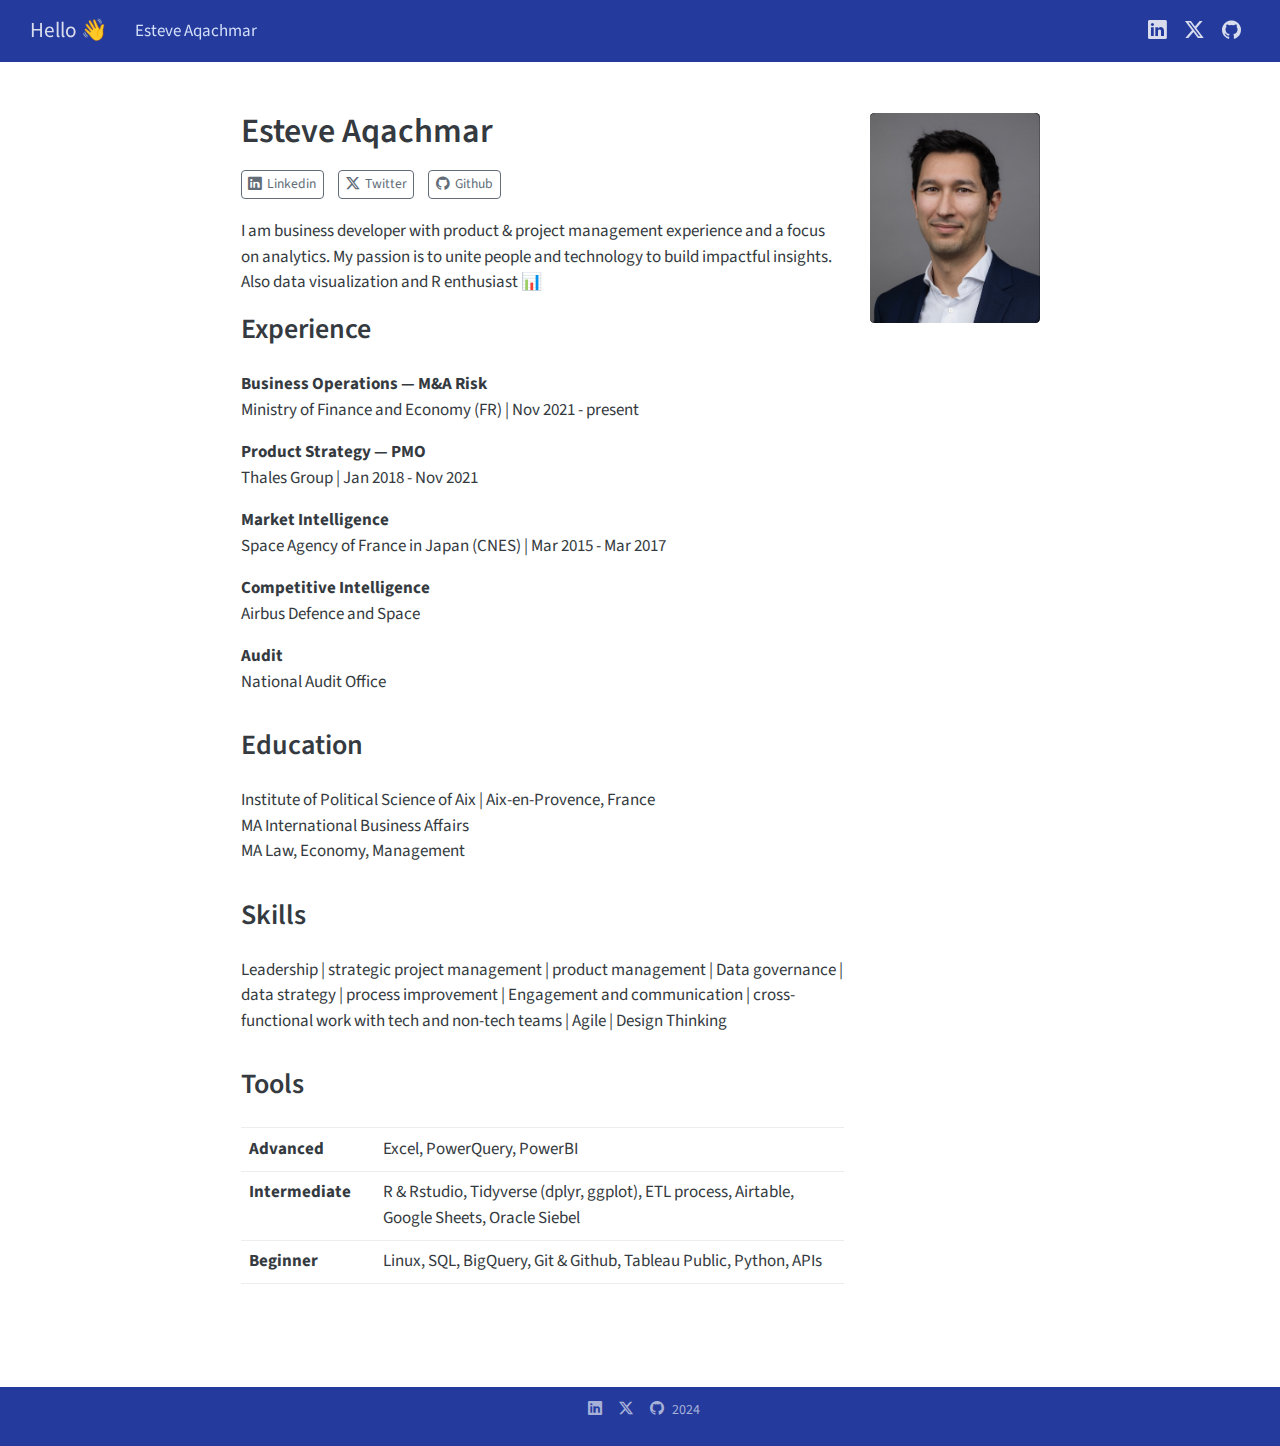
==== docs/index.html @ f48e16b9 "profile creation" ====
<!DOCTYPE html>
<html xmlns="http://www.w3.org/1999/xhtml" lang="en" xml:lang="en"><head>

<meta charset="utf-8">
<meta name="generator" content="quarto-1.4.551">

<meta name="viewport" content="width=device-width, initial-scale=1.0, user-scalable=yes">


<title>Hello 👋 - Esteve Aqachmar</title>
<style>
code{white-space: pre-wrap;}
span.smallcaps{font-variant: small-caps;}
div.columns{display: flex; gap: min(4vw, 1.5em);}
div.column{flex: auto; overflow-x: auto;}
div.hanging-indent{margin-left: 1.5em; text-indent: -1.5em;}
ul.task-list{list-style: none;}
ul.task-list li input[type="checkbox"] {
  width: 0.8em;
  margin: 0 0.8em 0.2em -1em; /* quarto-specific, see https://github.com/quarto-dev/quarto-cli/issues/4556 */ 
  vertical-align: middle;
}
</style>


<script src="site_libs/quarto-nav/quarto-nav.js"></script>
<script src="site_libs/quarto-nav/headroom.min.js"></script>
<script src="site_libs/clipboard/clipboard.min.js"></script>
<script src="site_libs/quarto-html/quarto.js"></script>
<script src="site_libs/quarto-html/popper.min.js"></script>
<script src="site_libs/quarto-html/tippy.umd.min.js"></script>
<link href="site_libs/quarto-html/tippy.css" rel="stylesheet">
<link href="site_libs/quarto-html/quarto-syntax-highlighting.css" rel="stylesheet" id="quarto-text-highlighting-styles">
<script src="site_libs/bootstrap/bootstrap.min.js"></script>
<link href="site_libs/bootstrap/bootstrap-icons.css" rel="stylesheet">
<link href="site_libs/bootstrap/bootstrap.min.css" rel="stylesheet" id="quarto-bootstrap" data-mode="light">
<script id="quarto-search-options" type="application/json">{
  "language": {
    "search-no-results-text": "No results",
    "search-matching-documents-text": "matching documents",
    "search-copy-link-title": "Copy link to search",
    "search-hide-matches-text": "Hide additional matches",
    "search-more-match-text": "more match in this document",
    "search-more-matches-text": "more matches in this document",
    "search-clear-button-title": "Clear",
    "search-text-placeholder": "",
    "search-detached-cancel-button-title": "Cancel",
    "search-submit-button-title": "Submit",
    "search-label": "Search"
  }
}</script>


<link rel="stylesheet" href="styles.css">
</head>

<body class="nav-fixed fullcontent">

<div id="quarto-search-results"></div>
  <header id="quarto-header" class="headroom fixed-top">
    <nav class="navbar navbar-expand-lg " data-bs-theme="dark">
      <div class="navbar-container container-fluid">
      <div class="navbar-brand-container mx-auto">
    <a class="navbar-brand" href="./index.html">
    <span class="navbar-title">Hello 👋</span>
    </a>
  </div>
          <button class="navbar-toggler" type="button" data-bs-toggle="collapse" data-bs-target="#navbarCollapse" aria-controls="navbarCollapse" aria-expanded="false" aria-label="Toggle navigation" onclick="if (window.quartoToggleHeadroom) { window.quartoToggleHeadroom(); }">
  <span class="navbar-toggler-icon"></span>
</button>
          <div class="collapse navbar-collapse" id="navbarCollapse">
            <ul class="navbar-nav navbar-nav-scroll me-auto">
  <li class="nav-item">
    <a class="nav-link active" href="./index.html" aria-current="page"> 
<span class="menu-text">Esteve Aqachmar</span></a>
  </li>  
</ul>
            <ul class="navbar-nav navbar-nav-scroll ms-auto">
  <li class="nav-item compact">
    <a class="nav-link" href="https://www.linkedin.com/in/esteveaqachmar/"> <i class="bi bi-linkedin" role="img">
</i> 
<span class="menu-text"></span></a>
  </li>  
  <li class="nav-item compact">
    <a class="nav-link" href="https://twitter.com/esteveaqa"> <i class="bi bi-twitter-x" role="img">
</i> 
<span class="menu-text"></span></a>
  </li>  
  <li class="nav-item compact">
    <a class="nav-link" href="https://github.com/esteveaq"> <i class="bi bi-github" role="img">
</i> 
<span class="menu-text"></span></a>
  </li>  
</ul>
          </div> <!-- /navcollapse -->
          <div class="quarto-navbar-tools">
</div>
      </div> <!-- /container-fluid -->
    </nav>
</header>
<!-- content -->
<div id="quarto-content" class="quarto-container page-columns page-rows-contents page-layout-article page-navbar">
<!-- sidebar -->
<!-- margin-sidebar -->
    
<!-- main -->
<div class="quarto-about-solana column-body content">
  <div class="about-entity">
    <div class="entity-contents">
      <header id="title-block-header" class="quarto-title-block default">
<div class="quarto-title">
<h1 class="title">Esteve Aqachmar</h1>
</div>
<div class="quarto-title-meta">
  </div>
</header> <div class="about-links">
  <a href="https://www.linkedin.com/in/esteveaqachmar/" class="about-link" rel="" target="">
    <i class="bi bi-linkedin"></i>
     <span class="about-link-text">Linkedin</span>
  </a>
  <a href="https://twitter.com/esteveaqa" class="about-link" rel="" target="">
    <i class="bi bi-twitter-x"></i>
     <span class="about-link-text">Twitter</span>
  </a>
  <a href="https://github.com/esteveaq" class="about-link" rel="" target="">
    <i class="bi bi-github"></i>
     <span class="about-link-text">Github</span>
  </a>
</div>
      <div class="about-contents"><main class="content" id="quarto-document-content">
<p>I am business developer with product &amp; project management experience and a focus on analytics. My passion is to unite people and technology to build impactful insights. Also data visualization and R enthusiast 📊</p>
<section id="experience" class="level2">
<h2 data-anchor-id="experience">Experience</h2>
<p><strong>Business Operations — M&amp;A Risk</strong><br>
Ministry of Finance and Economy (FR) | Nov 2021 - present</p>
<p><strong>Product Strategy — PMO</strong><br>
Thales Group | Jan 2018 - Nov 2021</p>
<p><strong>Market Intelligence</strong><br>
Space Agency of France in Japan (CNES) | Mar 2015 - Mar 2017</p>
<p><strong>Competitive Intelligence</strong><br>
Airbus Defence and Space</p>
<p><strong>Audit</strong><br>
National Audit Office</p>
</section>
<section id="education" class="level2">
<h2 data-anchor-id="education">Education</h2>
<p>Institute of Political Science of Aix | Aix-en-Provence, France<br>
MA International Business Affairs<br>
MA Law, Economy, Management<br>
</p>
</section>
<section id="skills" class="level2">
<h2 data-anchor-id="skills">Skills</h2>
<p>Leadership | strategic project management | product management | Data governance | data strategy | process improvement | Engagement and communication | cross-functional work with tech and non-tech teams | Agile | Design Thinking</p>
</section>
<section id="tools" class="level2">
<h2 data-anchor-id="tools">Tools</h2>
<table class="table">
<colgroup>
<col style="width: 22%">
<col style="width: 77%">
</colgroup>
<tbody>
<tr class="odd">
<td><strong>Advanced</strong></td>
<td>Excel, PowerQuery, PowerBI</td>
</tr>
<tr class="even">
<td><strong>Intermediate</strong></td>
<td>R &amp; Rstudio, Tidyverse (dplyr, ggplot), ETL process, Airtable, Google Sheets, Oracle Siebel</td>
</tr>
<tr class="odd">
<td><strong>Beginner</strong></td>
<td>Linux, SQL, BigQuery, Git &amp; Github, Tableau Public, Python, APIs</td>
</tr>
</tbody>
</table>


</section>
</main></div>
    </div>
    <img src="profile.jpg" class="about-image
  rounded " style="width: 10em;">
  </div>
</div>
 <!-- /main -->
<script id="quarto-html-after-body" type="application/javascript">
window.document.addEventListener("DOMContentLoaded", function (event) {
  const toggleBodyColorMode = (bsSheetEl) => {
    const mode = bsSheetEl.getAttribute("data-mode");
    const bodyEl = window.document.querySelector("body");
    if (mode === "dark") {
      bodyEl.classList.add("quarto-dark");
      bodyEl.classList.remove("quarto-light");
    } else {
      bodyEl.classList.add("quarto-light");
      bodyEl.classList.remove("quarto-dark");
    }
  }
  const toggleBodyColorPrimary = () => {
    const bsSheetEl = window.document.querySelector("link#quarto-bootstrap");
    if (bsSheetEl) {
      toggleBodyColorMode(bsSheetEl);
    }
  }
  toggleBodyColorPrimary();  
  const isCodeAnnotation = (el) => {
    for (const clz of el.classList) {
      if (clz.startsWith('code-annotation-')) {                     
        return true;
      }
    }
    return false;
  }
  const clipboard = new window.ClipboardJS('.code-copy-button', {
    text: function(trigger) {
      const codeEl = trigger.previousElementSibling.cloneNode(true);
      for (const childEl of codeEl.children) {
        if (isCodeAnnotation(childEl)) {
          childEl.remove();
        }
      }
      return codeEl.innerText;
    }
  });
  clipboard.on('success', function(e) {
    // button target
    const button = e.trigger;
    // don't keep focus
    button.blur();
    // flash "checked"
    button.classList.add('code-copy-button-checked');
    var currentTitle = button.getAttribute("title");
    button.setAttribute("title", "Copied!");
    let tooltip;
    if (window.bootstrap) {
      button.setAttribute("data-bs-toggle", "tooltip");
      button.setAttribute("data-bs-placement", "left");
      button.setAttribute("data-bs-title", "Copied!");
      tooltip = new bootstrap.Tooltip(button, 
        { trigger: "manual", 
          customClass: "code-copy-button-tooltip",
          offset: [0, -8]});
      tooltip.show();    
    }
    setTimeout(function() {
      if (tooltip) {
        tooltip.hide();
        button.removeAttribute("data-bs-title");
        button.removeAttribute("data-bs-toggle");
        button.removeAttribute("data-bs-placement");
      }
      button.setAttribute("title", currentTitle);
      button.classList.remove('code-copy-button-checked');
    }, 1000);
    // clear code selection
    e.clearSelection();
  });
    var localhostRegex = new RegExp(/^(?:http|https):\/\/localhost\:?[0-9]*\//);
    var mailtoRegex = new RegExp(/^mailto:/);
      var filterRegex = new RegExp('/' + window.location.host + '/');
    var isInternal = (href) => {
        return filterRegex.test(href) || localhostRegex.test(href) || mailtoRegex.test(href);
    }
    // Inspect non-navigation links and adorn them if external
 	var links = window.document.querySelectorAll('a[href]:not(.nav-link):not(.navbar-brand):not(.toc-action):not(.sidebar-link):not(.sidebar-item-toggle):not(.pagination-link):not(.no-external):not([aria-hidden]):not(.dropdown-item):not(.quarto-navigation-tool)');
    for (var i=0; i<links.length; i++) {
      const link = links[i];
      if (!isInternal(link.href)) {
        // undo the damage that might have been done by quarto-nav.js in the case of
        // links that we want to consider external
        if (link.dataset.originalHref !== undefined) {
          link.href = link.dataset.originalHref;
        }
      }
    }
  function tippyHover(el, contentFn, onTriggerFn, onUntriggerFn) {
    const config = {
      allowHTML: true,
      maxWidth: 500,
      delay: 100,
      arrow: false,
      appendTo: function(el) {
          return el.parentElement;
      },
      interactive: true,
      interactiveBorder: 10,
      theme: 'quarto',
      placement: 'bottom-start',
    };
    if (contentFn) {
      config.content = contentFn;
    }
    if (onTriggerFn) {
      config.onTrigger = onTriggerFn;
    }
    if (onUntriggerFn) {
      config.onUntrigger = onUntriggerFn;
    }
    window.tippy(el, config); 
  }
  const noterefs = window.document.querySelectorAll('a[role="doc-noteref"]');
  for (var i=0; i<noterefs.length; i++) {
    const ref = noterefs[i];
    tippyHover(ref, function() {
      // use id or data attribute instead here
      let href = ref.getAttribute('data-footnote-href') || ref.getAttribute('href');
      try { href = new URL(href).hash; } catch {}
      const id = href.replace(/^#\/?/, "");
      const note = window.document.getElementById(id);
      if (note) {
        return note.innerHTML;
      } else {
        return "";
      }
    });
  }
  const xrefs = window.document.querySelectorAll('a.quarto-xref');
  const processXRef = (id, note) => {
    // Strip column container classes
    const stripColumnClz = (el) => {
      el.classList.remove("page-full", "page-columns");
      if (el.children) {
        for (const child of el.children) {
          stripColumnClz(child);
        }
      }
    }
    stripColumnClz(note)
    if (id === null || id.startsWith('sec-')) {
      // Special case sections, only their first couple elements
      const container = document.createElement("div");
      if (note.children && note.children.length > 2) {
        container.appendChild(note.children[0].cloneNode(true));
        for (let i = 1; i < note.children.length; i++) {
          const child = note.children[i];
          if (child.tagName === "P" && child.innerText === "") {
            continue;
          } else {
            container.appendChild(child.cloneNode(true));
            break;
          }
        }
        if (window.Quarto?.typesetMath) {
          window.Quarto.typesetMath(container);
        }
        return container.innerHTML
      } else {
        if (window.Quarto?.typesetMath) {
          window.Quarto.typesetMath(note);
        }
        return note.innerHTML;
      }
    } else {
      // Remove any anchor links if they are present
      const anchorLink = note.querySelector('a.anchorjs-link');
      if (anchorLink) {
        anchorLink.remove();
      }
      if (window.Quarto?.typesetMath) {
        window.Quarto.typesetMath(note);
      }
      // TODO in 1.5, we should make sure this works without a callout special case
      if (note.classList.contains("callout")) {
        return note.outerHTML;
      } else {
        return note.innerHTML;
      }
    }
  }
  for (var i=0; i<xrefs.length; i++) {
    const xref = xrefs[i];
    tippyHover(xref, undefined, function(instance) {
      instance.disable();
      let url = xref.getAttribute('href');
      let hash = undefined; 
      if (url.startsWith('#')) {
        hash = url;
      } else {
        try { hash = new URL(url).hash; } catch {}
      }
      if (hash) {
        const id = hash.replace(/^#\/?/, "");
        const note = window.document.getElementById(id);
        if (note !== null) {
          try {
            const html = processXRef(id, note.cloneNode(true));
            instance.setContent(html);
          } finally {
            instance.enable();
            instance.show();
          }
        } else {
          // See if we can fetch this
          fetch(url.split('#')[0])
          .then(res => res.text())
          .then(html => {
            const parser = new DOMParser();
            const htmlDoc = parser.parseFromString(html, "text/html");
            const note = htmlDoc.getElementById(id);
            if (note !== null) {
              const html = processXRef(id, note);
              instance.setContent(html);
            } 
          }).finally(() => {
            instance.enable();
            instance.show();
          });
        }
      } else {
        // See if we can fetch a full url (with no hash to target)
        // This is a special case and we should probably do some content thinning / targeting
        fetch(url)
        .then(res => res.text())
        .then(html => {
          const parser = new DOMParser();
          const htmlDoc = parser.parseFromString(html, "text/html");
          const note = htmlDoc.querySelector('main.content');
          if (note !== null) {
            // This should only happen for chapter cross references
            // (since there is no id in the URL)
            // remove the first header
            if (note.children.length > 0 && note.children[0].tagName === "HEADER") {
              note.children[0].remove();
            }
            const html = processXRef(null, note);
            instance.setContent(html);
          } 
        }).finally(() => {
          instance.enable();
          instance.show();
        });
      }
    }, function(instance) {
    });
  }
      let selectedAnnoteEl;
      const selectorForAnnotation = ( cell, annotation) => {
        let cellAttr = 'data-code-cell="' + cell + '"';
        let lineAttr = 'data-code-annotation="' +  annotation + '"';
        const selector = 'span[' + cellAttr + '][' + lineAttr + ']';
        return selector;
      }
      const selectCodeLines = (annoteEl) => {
        const doc = window.document;
        const targetCell = annoteEl.getAttribute("data-target-cell");
        const targetAnnotation = annoteEl.getAttribute("data-target-annotation");
        const annoteSpan = window.document.querySelector(selectorForAnnotation(targetCell, targetAnnotation));
        const lines = annoteSpan.getAttribute("data-code-lines").split(",");
        const lineIds = lines.map((line) => {
          return targetCell + "-" + line;
        })
        let top = null;
        let height = null;
        let parent = null;
        if (lineIds.length > 0) {
            //compute the position of the single el (top and bottom and make a div)
            const el = window.document.getElementById(lineIds[0]);
            top = el.offsetTop;
            height = el.offsetHeight;
            parent = el.parentElement.parentElement;
          if (lineIds.length > 1) {
            const lastEl = window.document.getElementById(lineIds[lineIds.length - 1]);
            const bottom = lastEl.offsetTop + lastEl.offsetHeight;
            height = bottom - top;
          }
          if (top !== null && height !== null && parent !== null) {
            // cook up a div (if necessary) and position it 
            let div = window.document.getElementById("code-annotation-line-highlight");
            if (div === null) {
              div = window.document.createElement("div");
              div.setAttribute("id", "code-annotation-line-highlight");
              div.style.position = 'absolute';
              parent.appendChild(div);
            }
            div.style.top = top - 2 + "px";
            div.style.height = height + 4 + "px";
            div.style.left = 0;
            let gutterDiv = window.document.getElementById("code-annotation-line-highlight-gutter");
            if (gutterDiv === null) {
              gutterDiv = window.document.createElement("div");
              gutterDiv.setAttribute("id", "code-annotation-line-highlight-gutter");
              gutterDiv.style.position = 'absolute';
              const codeCell = window.document.getElementById(targetCell);
              const gutter = codeCell.querySelector('.code-annotation-gutter');
              gutter.appendChild(gutterDiv);
            }
            gutterDiv.style.top = top - 2 + "px";
            gutterDiv.style.height = height + 4 + "px";
          }
          selectedAnnoteEl = annoteEl;
        }
      };
      const unselectCodeLines = () => {
        const elementsIds = ["code-annotation-line-highlight", "code-annotation-line-highlight-gutter"];
        elementsIds.forEach((elId) => {
          const div = window.document.getElementById(elId);
          if (div) {
            div.remove();
          }
        });
        selectedAnnoteEl = undefined;
      };
        // Handle positioning of the toggle
    window.addEventListener(
      "resize",
      throttle(() => {
        elRect = undefined;
        if (selectedAnnoteEl) {
          selectCodeLines(selectedAnnoteEl);
        }
      }, 10)
    );
    function throttle(fn, ms) {
    let throttle = false;
    let timer;
      return (...args) => {
        if(!throttle) { // first call gets through
            fn.apply(this, args);
            throttle = true;
        } else { // all the others get throttled
            if(timer) clearTimeout(timer); // cancel #2
            timer = setTimeout(() => {
              fn.apply(this, args);
              timer = throttle = false;
            }, ms);
        }
      };
    }
      // Attach click handler to the DT
      const annoteDls = window.document.querySelectorAll('dt[data-target-cell]');
      for (const annoteDlNode of annoteDls) {
        annoteDlNode.addEventListener('click', (event) => {
          const clickedEl = event.target;
          if (clickedEl !== selectedAnnoteEl) {
            unselectCodeLines();
            const activeEl = window.document.querySelector('dt[data-target-cell].code-annotation-active');
            if (activeEl) {
              activeEl.classList.remove('code-annotation-active');
            }
            selectCodeLines(clickedEl);
            clickedEl.classList.add('code-annotation-active');
          } else {
            // Unselect the line
            unselectCodeLines();
            clickedEl.classList.remove('code-annotation-active');
          }
        });
      }
  const findCites = (el) => {
    const parentEl = el.parentElement;
    if (parentEl) {
      const cites = parentEl.dataset.cites;
      if (cites) {
        return {
          el,
          cites: cites.split(' ')
        };
      } else {
        return findCites(el.parentElement)
      }
    } else {
      return undefined;
    }
  };
  var bibliorefs = window.document.querySelectorAll('a[role="doc-biblioref"]');
  for (var i=0; i<bibliorefs.length; i++) {
    const ref = bibliorefs[i];
    const citeInfo = findCites(ref);
    if (citeInfo) {
      tippyHover(citeInfo.el, function() {
        var popup = window.document.createElement('div');
        citeInfo.cites.forEach(function(cite) {
          var citeDiv = window.document.createElement('div');
          citeDiv.classList.add('hanging-indent');
          citeDiv.classList.add('csl-entry');
          var biblioDiv = window.document.getElementById('ref-' + cite);
          if (biblioDiv) {
            citeDiv.innerHTML = biblioDiv.innerHTML;
          }
          popup.appendChild(citeDiv);
        });
        return popup.innerHTML;
      });
    }
  }
});
</script>
</div> <!-- /content -->
<footer class="footer">
  <div class="nav-footer">
    <div class="nav-footer-left">
      &nbsp;
    </div>   
    <div class="nav-footer-center">
      <ul class="footer-items list-unstyled">
    <li class="nav-item compact">
    <a class="nav-link" href="https://www.linkedin.com/in/esteveaqachmar/">
      <i class="bi bi-linkedin" role="img">
</i> 
    </a>
  </li>  
    <li class="nav-item compact">
    <a class="nav-link" href="https://twitter.com/esteveaqa">
      <i class="bi bi-twitter-x" role="img">
</i> 
    </a>
  </li>  
    <li class="nav-item compact">
    <a class="nav-link" href="https://github.com/esteveaq">
      <i class="bi bi-github" role="img">
</i> 
    </a>
  </li>  
    <li class="nav-item">
 2024
  </li>  
</ul>
    </div>
    <div class="nav-footer-right">
      &nbsp;
    </div>
  </div>
</footer>




</body></html>
---- docs/site_libs/quarto-html/tippy.css ----
.tippy-box[data-animation=fade][data-state=hidden]{opacity:0}[data-tippy-root]{max-width:calc(100vw - 10px)}.tippy-box{position:relative;background-color:#333;color:#fff;border-radius:4px;font-size:14px;line-height:1.4;white-space:normal;outline:0;transition-property:transform,visibility,opacity}.tippy-box[data-placement^=top]>.tippy-arrow{bottom:0}.tippy-box[data-placement^=top]>.tippy-arrow:before{bottom:-7px;left:0;border-width:8px 8px 0;border-top-color:initial;transform-origin:center top}.tippy-box[data-placement^=bottom]>.tippy-arrow{top:0}.tippy-box[data-placement^=bottom]>.tippy-arrow:before{top:-7px;left:0;border-width:0 8px 8px;border-bottom-color:initial;transform-origin:center bottom}.tippy-box[data-placement^=left]>.tippy-arrow{right:0}.tippy-box[data-placement^=left]>.tippy-arrow:before{border-width:8px 0 8px 8px;border-left-color:initial;right:-7px;transform-origin:center left}.tippy-box[data-placement^=right]>.tippy-arrow{left:0}.tippy-box[data-placement^=right]>.tippy-arrow:before{left:-7px;border-width:8px 8px 8px 0;border-right-color:initial;transform-origin:center right}.tippy-box[data-inertia][data-state=visible]{transition-timing-function:cubic-bezier(.54,1.5,.38,1.11)}.tippy-arrow{width:16px;height:16px;color:#333}.tippy-arrow:before{content:"";position:absolute;border-color:transparent;border-style:solid}.tippy-content{position:relative;padding:5px 9px;z-index:1}
---- docs/site_libs/quarto-html/quarto-syntax-highlighting.css ----
/* quarto syntax highlight colors */
:root {
  --quarto-hl-ot-color: #003B4F;
  --quarto-hl-at-color: #657422;
  --quarto-hl-ss-color: #20794D;
  --quarto-hl-an-color: #5E5E5E;
  --quarto-hl-fu-color: #4758AB;
  --quarto-hl-st-color: #20794D;
  --quarto-hl-cf-color: #003B4F;
  --quarto-hl-op-color: #5E5E5E;
  --quarto-hl-er-color: #AD0000;
  --quarto-hl-bn-color: #AD0000;
  --quarto-hl-al-color: #AD0000;
  --quarto-hl-va-color: #111111;
  --quarto-hl-bu-color: inherit;
  --quarto-hl-ex-color: inherit;
  --quarto-hl-pp-color: #AD0000;
  --quarto-hl-in-color: #5E5E5E;
  --quarto-hl-vs-color: #20794D;
  --quarto-hl-wa-color: #5E5E5E;
  --quarto-hl-do-color: #5E5E5E;
  --quarto-hl-im-color: #00769E;
  --quarto-hl-ch-color: #20794D;
  --quarto-hl-dt-color: #AD0000;
  --quarto-hl-fl-color: #AD0000;
  --quarto-hl-co-color: #5E5E5E;
  --quarto-hl-cv-color: #5E5E5E;
  --quarto-hl-cn-color: #8f5902;
  --quarto-hl-sc-color: #5E5E5E;
  --quarto-hl-dv-color: #AD0000;
  --quarto-hl-kw-color: #003B4F;
}

/* other quarto variables */
:root {
  --quarto-font-monospace: SFMono-Regular, Menlo, Monaco, Consolas, "Liberation Mono", "Courier New", monospace;
}

pre > code.sourceCode > span {
  color: #003B4F;
}

code span {
  color: #003B4F;
}

code.sourceCode > span {
  color: #003B4F;
}

div.sourceCode,
div.sourceCode pre.sourceCode {
  color: #003B4F;
}

code span.ot {
  color: #003B4F;
  font-style: inherit;
}

code span.at {
  color: #657422;
  font-style: inherit;
}

code span.ss {
  color: #20794D;
  font-style: inherit;
}

code span.an {
  color: #5E5E5E;
  font-style: inherit;
}

code span.fu {
  color: #4758AB;
  font-style: inherit;
}

code span.st {
  color: #20794D;
  font-style: inherit;
}

code span.cf {
  color: #003B4F;
  font-style: inherit;
}

code span.op {
  color: #5E5E5E;
  font-style: inherit;
}

code span.er {
  color: #AD0000;
  font-style: inherit;
}

code span.bn {
  color: #AD0000;
  font-style: inherit;
}

code span.al {
  color: #AD0000;
  font-style: inherit;
}

code span.va {
  color: #111111;
  font-style: inherit;
}

code span.bu {
  font-style: inherit;
}

code span.ex {
  font-style: inherit;
}

code span.pp {
  color: #AD0000;
  font-style: inherit;
}

code span.in {
  color: #5E5E5E;
  font-style: inherit;
}

code span.vs {
  color: #20794D;
  font-style: inherit;
}

code span.wa {
  color: #5E5E5E;
  font-style: italic;
}

code span.do {
  color: #5E5E5E;
  font-style: italic;
}

code span.im {
  color: #00769E;
  font-style: inherit;
}

code span.ch {
  color: #20794D;
  font-style: inherit;
}

code span.dt {
  color: #AD0000;
  font-style: inherit;
}

code span.fl {
  color: #AD0000;
  font-style: inherit;
}

code span.co {
  color: #5E5E5E;
  font-style: inherit;
}

code span.cv {
  color: #5E5E5E;
  font-style: italic;
}

code span.cn {
  color: #8f5902;
  font-style: inherit;
}

code span.sc {
  color: #5E5E5E;
  font-style: inherit;
}

code span.dv {
  color: #AD0000;
  font-style: inherit;
}

code span.kw {
  color: #003B4F;
  font-style: inherit;
}

.prevent-inlining {
  content: "</";
}

/*# sourceMappingURL=debc5d5d77c3f9108843748ff7464032.css.map */
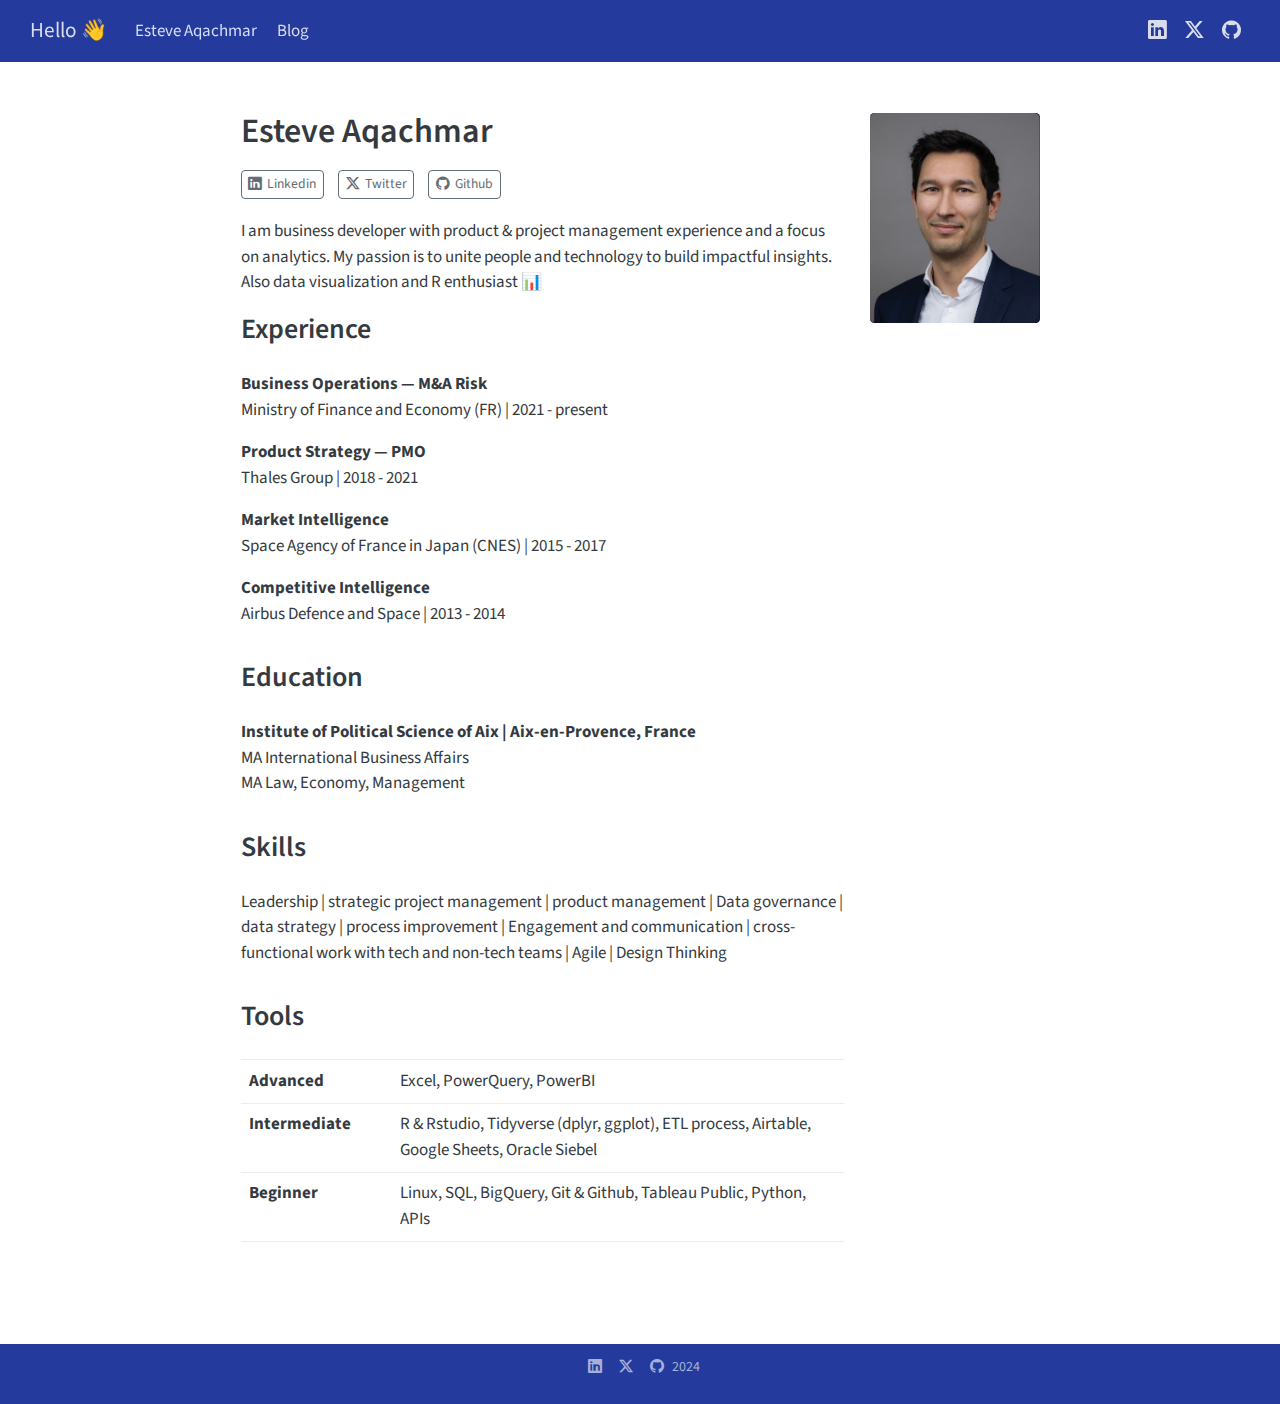
==== commit 8f444d53: "fixes to profile page" ====
--- a/docs/index.html
+++ b/docs/index.html
@@ -73,6 +73,10 @@
   <li class="nav-item">
     <a class="nav-link active" href="./index.html" aria-current="page"> 
 <span class="menu-text">Esteve Aqachmar</span></a>
+  </li>  
+  <li class="nav-item">
+    <a class="nav-link" href="./blog.html"> 
+<span class="menu-text">Blog</span></a>
   </li>  
 </ul>
             <ul class="navbar-nav navbar-nav-scroll ms-auto">
@@ -132,19 +136,17 @@
 <section id="experience" class="level2">
 <h2 data-anchor-id="experience">Experience</h2>
 <p><strong>Business Operations — M&amp;A Risk</strong><br>
-Ministry of Finance and Economy (FR) | Nov 2021 - present</p>
+Ministry of Finance and Economy (FR) | 2021 - present</p>
 <p><strong>Product Strategy — PMO</strong><br>
-Thales Group | Jan 2018 - Nov 2021</p>
+Thales Group | 2018 - 2021</p>
 <p><strong>Market Intelligence</strong><br>
-Space Agency of France in Japan (CNES) | Mar 2015 - Mar 2017</p>
+Space Agency of France in Japan (CNES) | 2015 - 2017</p>
 <p><strong>Competitive Intelligence</strong><br>
-Airbus Defence and Space</p>
-<p><strong>Audit</strong><br>
-National Audit Office</p>
+Airbus Defence and Space | 2013 - 2014</p>
 </section>
 <section id="education" class="level2">
 <h2 data-anchor-id="education">Education</h2>
-<p>Institute of Political Science of Aix | Aix-en-Provence, France<br>
+<p><strong>Institute of Political Science of Aix | Aix-en-Provence, France</strong><br>
 MA International Business Affairs<br>
 MA Law, Economy, Management<br>
 </p>
@@ -157,8 +159,8 @@
 <h2 data-anchor-id="tools">Tools</h2>
 <table class="table">
 <colgroup>
-<col style="width: 22%">
-<col style="width: 77%">
+<col style="width: 25%">
+<col style="width: 75%">
 </colgroup>
 <tbody>
 <tr class="odd">
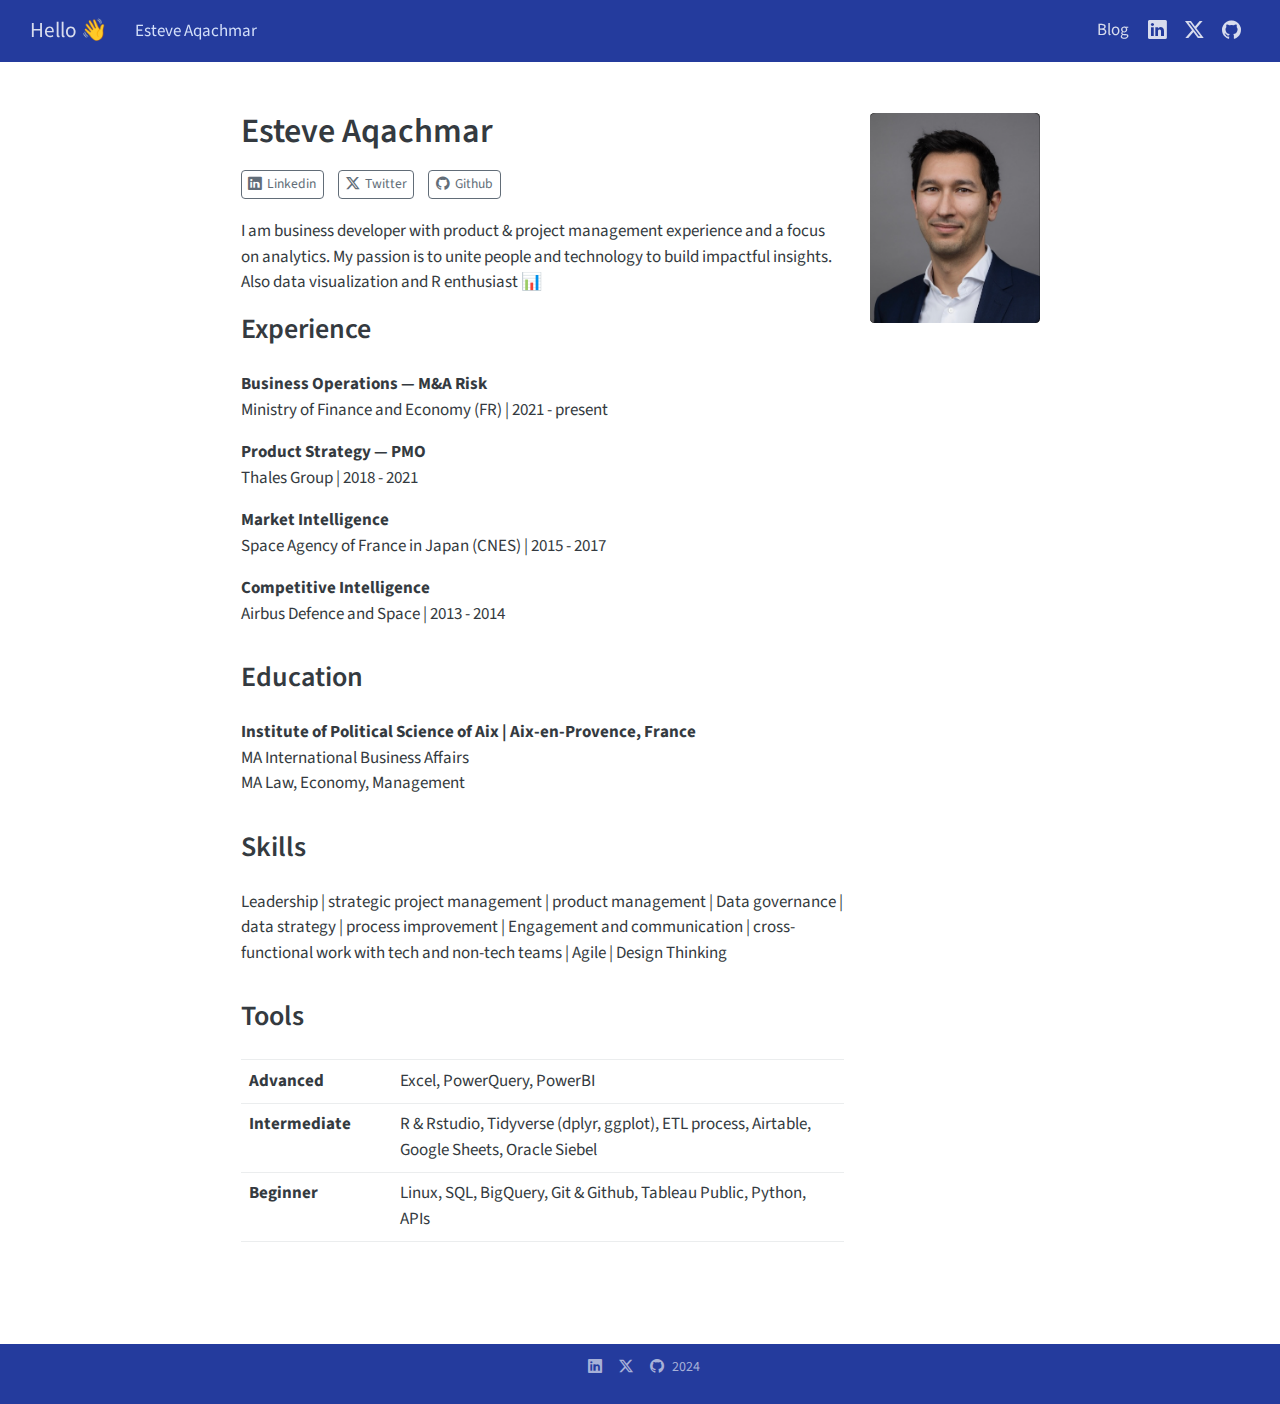
==== commit c74c60ac: "edited readme" ====
--- a/docs/index.html
+++ b/docs/index.html
@@ -74,12 +74,12 @@
     <a class="nav-link active" href="./index.html" aria-current="page"> 
 <span class="menu-text">Esteve Aqachmar</span></a>
   </li>  
+</ul>
+            <ul class="navbar-nav navbar-nav-scroll ms-auto">
   <li class="nav-item">
     <a class="nav-link" href="./blog.html"> 
 <span class="menu-text">Blog</span></a>
   </li>  
-</ul>
-            <ul class="navbar-nav navbar-nav-scroll ms-auto">
   <li class="nav-item compact">
     <a class="nav-link" href="https://www.linkedin.com/in/esteveaqachmar/"> <i class="bi bi-linkedin" role="img">
 </i> 
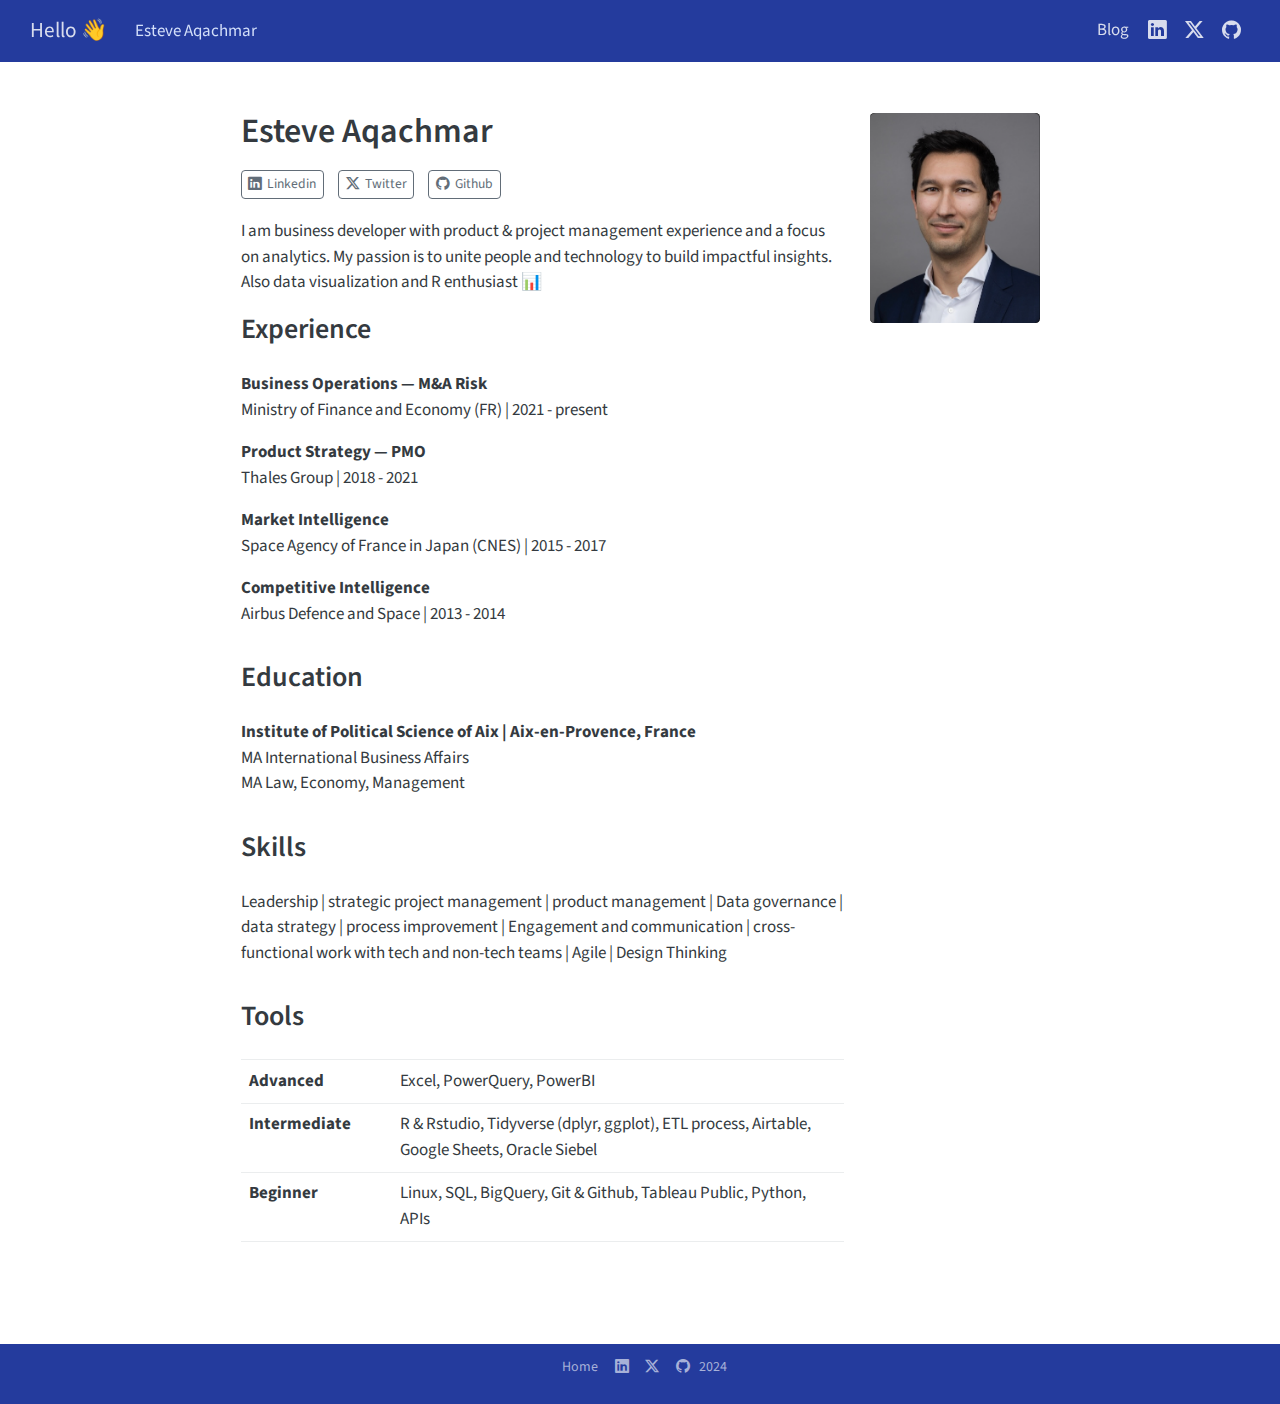
==== commit 7a766477: "headers edit and added home in footer" ====
--- a/docs/index.html
+++ b/docs/index.html
@@ -597,6 +597,11 @@
     </div>   
     <div class="nav-footer-center">
       <ul class="footer-items list-unstyled">
+    <li class="nav-item">
+    <a class="nav-link" href="https://esteveaq.github.io/hello/">
+<p>Home</p>
+</a>
+  </li>  
     <li class="nav-item compact">
     <a class="nav-link" href="https://www.linkedin.com/in/esteveaqachmar/">
       <i class="bi bi-linkedin" role="img">
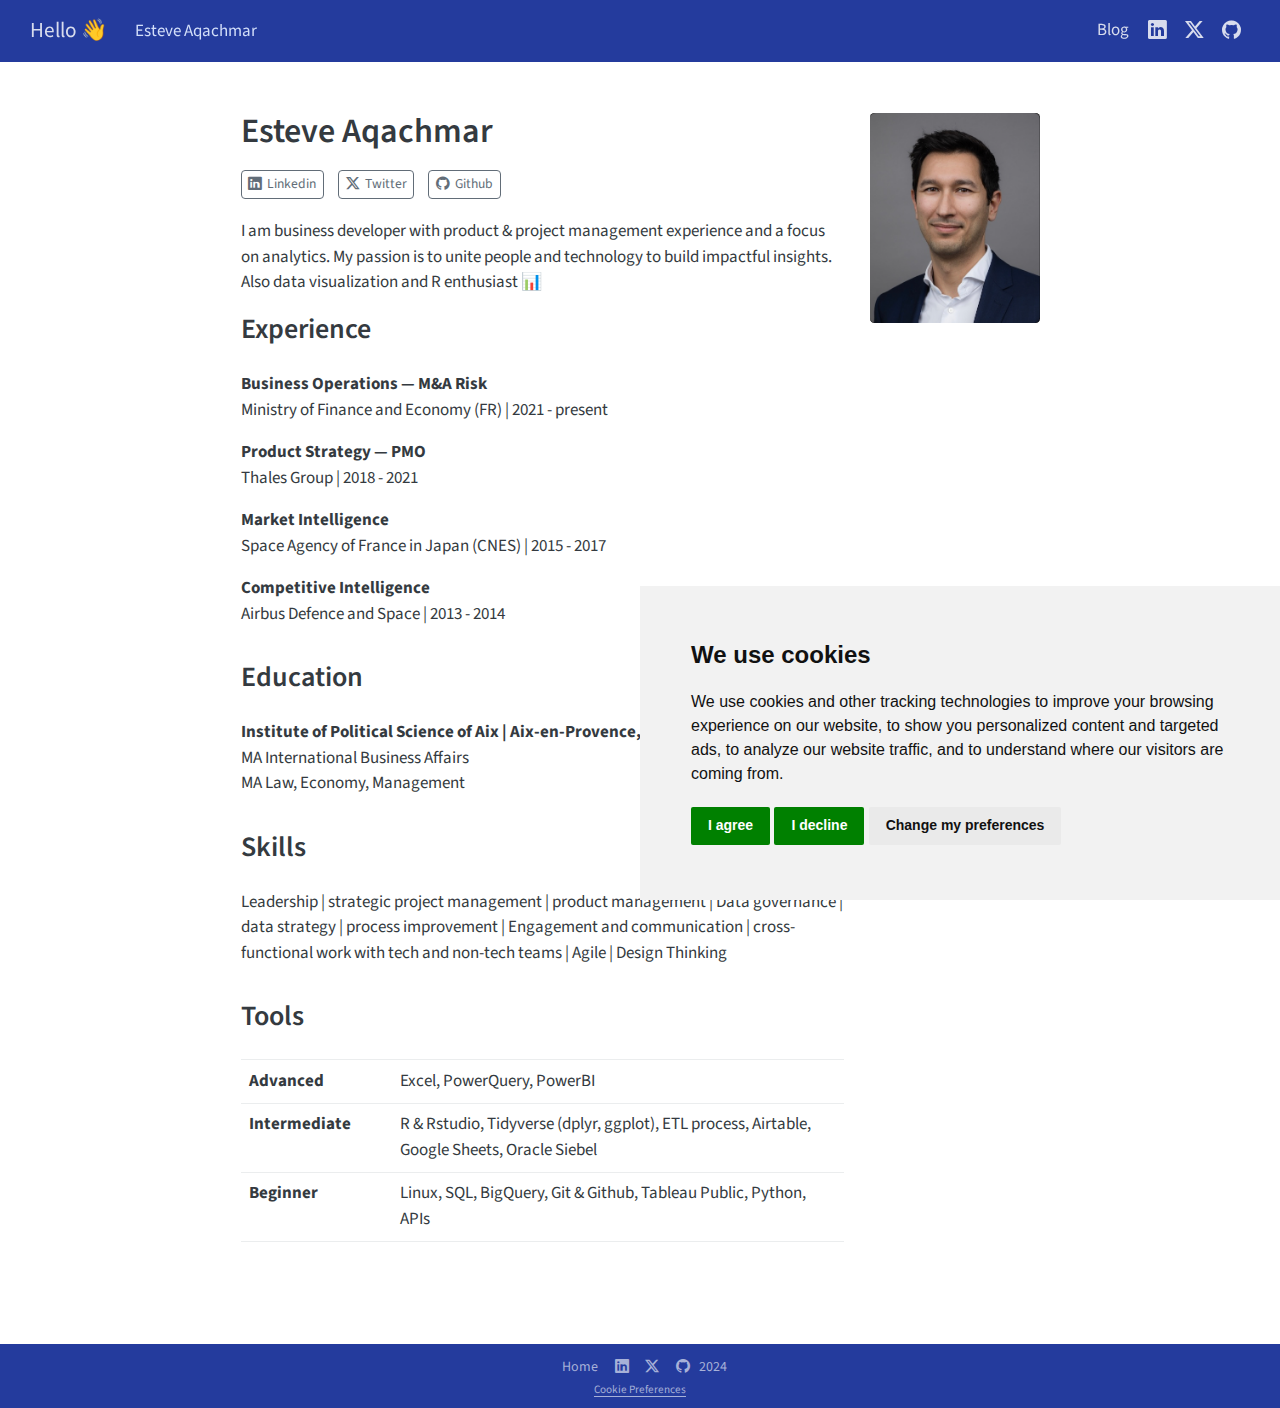
==== commit 9601eed5: "cookie consent" ====
--- a/docs/index.html
+++ b/docs/index.html
@@ -25,6 +25,8 @@
 
 <script src="site_libs/quarto-nav/quarto-nav.js"></script>
 <script src="site_libs/quarto-nav/headroom.min.js"></script>
+<script src="site_libs/cookie-consent/cookie-consent.js"></script>
+<link href="site_libs/cookie-consent/cookie-consent.css" rel="stylesheet">
 <script src="site_libs/clipboard/clipboard.min.js"></script>
 <script src="site_libs/quarto-html/quarto.js"></script>
 <script src="site_libs/quarto-html/popper.min.js"></script>
@@ -49,6 +51,33 @@
     "search-label": "Search"
   }
 }</script>
+<script async="" src="https://www.googletagmanager.com/gtag/js?id=G-6757JXF874"></script>
+
+<script type="text/plain" cookie-consent="tracking">
+
+window.dataLayer = window.dataLayer || [];
+function gtag(){dataLayer.push(arguments);}
+gtag('js', new Date());
+gtag('config', 'G-6757JXF874', { 'anonymize_ip': true});
+</script>
+
+<script type="text/javascript" charset="UTF-8">
+document.addEventListener('DOMContentLoaded', function () {
+cookieconsent.run({
+  "notice_banner_type":"simple",
+  "consent_type":"express",
+  "palette":"light",
+  "language":"en",
+  "page_load_consent_levels":["strictly-necessary"],
+  "notice_banner_reject_button_hide":false,
+  "preferences_center_close_button_hide":false,
+  "website_name":""
+  ,
+"language":"en"
+  });
+});
+</script> 
+  
 
 
 <link rel="stylesheet" href="styles.css">
@@ -624,7 +653,7 @@
  2024
   </li>  
 </ul>
-    </div>
+    <div class="cookie-consent-footer"><a href="#" id="open_preferences_center">Cookie Preferences</a></div></div>
     <div class="nav-footer-right">
       &nbsp;
     </div>
--- a/docs/site_libs/cookie-consent/cookie-consent.css
+++ b/docs/site_libs/cookie-consent/cookie-consent.css
@@ -0,0 +1,4 @@
+div.cookie-consent-footer {
+  font-size: 0.8em;
+  text-decoration: none;
+}
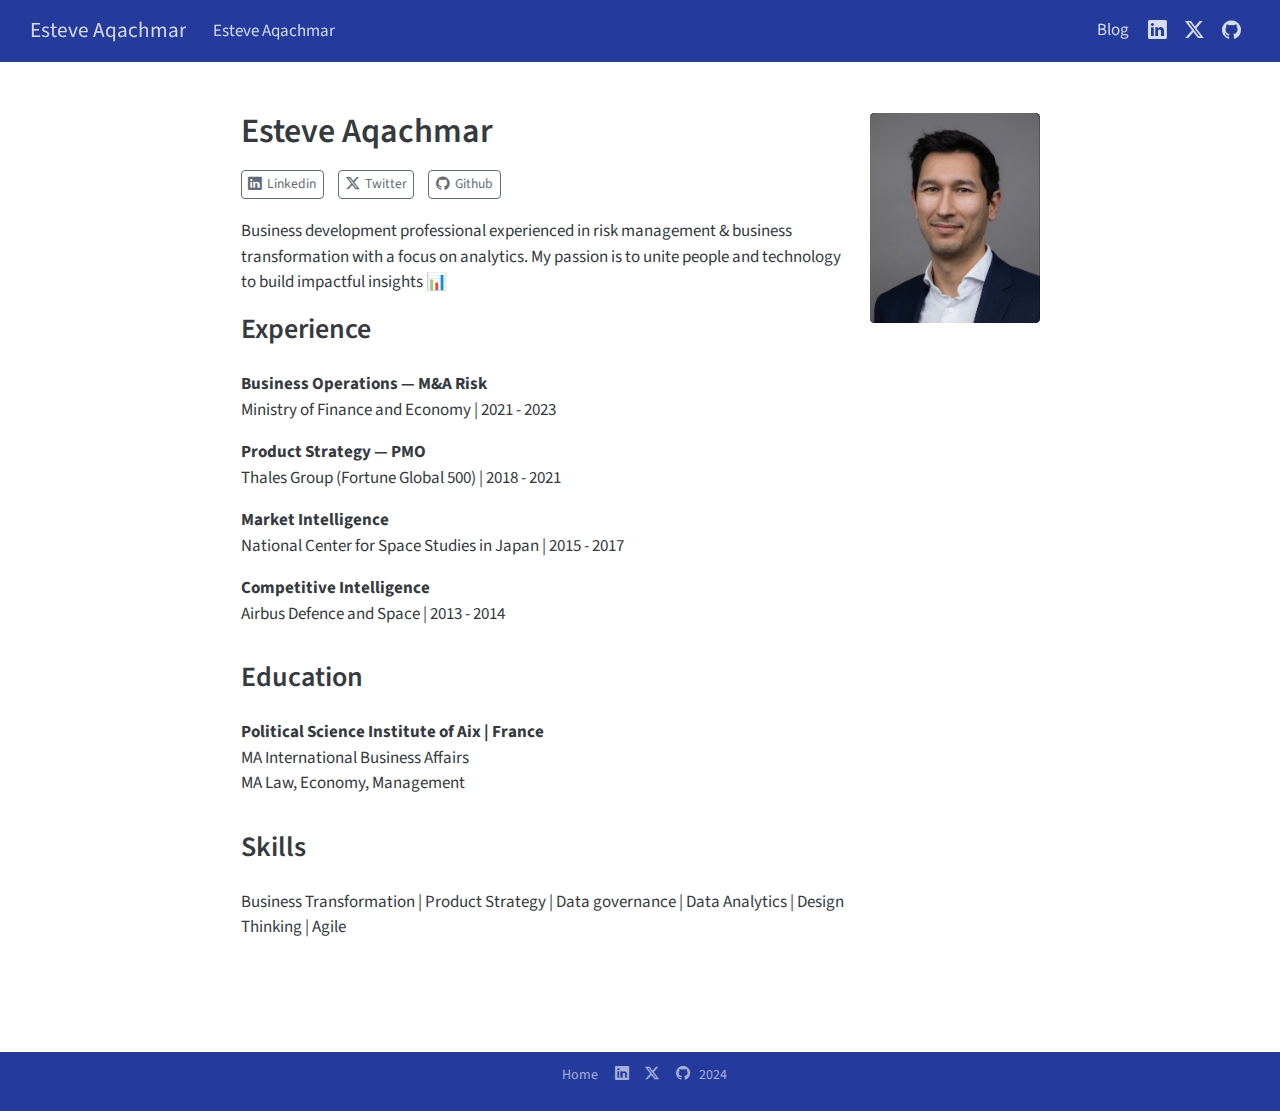
==== commit ce32494c: "homepage update" ====
--- a/docs/index.html
+++ b/docs/index.html
@@ -7,7 +7,7 @@
 <meta name="viewport" content="width=device-width, initial-scale=1.0, user-scalable=yes">
 
 
-<title>Hello 👋 - Esteve Aqachmar</title>
+<title>Esteve Aqachmar</title>
 <style>
 code{white-space: pre-wrap;}
 span.smallcaps{font-variant: small-caps;}
@@ -25,8 +25,6 @@
 
 <script src="site_libs/quarto-nav/quarto-nav.js"></script>
 <script src="site_libs/quarto-nav/headroom.min.js"></script>
-<script src="site_libs/cookie-consent/cookie-consent.js"></script>
-<link href="site_libs/cookie-consent/cookie-consent.css" rel="stylesheet">
 <script src="site_libs/clipboard/clipboard.min.js"></script>
 <script src="site_libs/quarto-html/quarto.js"></script>
 <script src="site_libs/quarto-html/popper.min.js"></script>
@@ -53,31 +51,13 @@
 }</script>
 <script async="" src="https://www.googletagmanager.com/gtag/js?id=G-6757JXF874"></script>
 
-<script type="text/plain" cookie-consent="tracking">
+<script type="text/javascript">
 
 window.dataLayer = window.dataLayer || [];
 function gtag(){dataLayer.push(arguments);}
 gtag('js', new Date());
 gtag('config', 'G-6757JXF874', { 'anonymize_ip': true});
 </script>
-
-<script type="text/javascript" charset="UTF-8">
-document.addEventListener('DOMContentLoaded', function () {
-cookieconsent.run({
-  "notice_banner_type":"simple",
-  "consent_type":"express",
-  "palette":"light",
-  "language":"en",
-  "page_load_consent_levels":["strictly-necessary"],
-  "notice_banner_reject_button_hide":false,
-  "preferences_center_close_button_hide":false,
-  "website_name":""
-  ,
-"language":"en"
-  });
-});
-</script> 
-  
 
 
 <link rel="stylesheet" href="styles.css">
@@ -91,7 +71,7 @@
       <div class="navbar-container container-fluid">
       <div class="navbar-brand-container mx-auto">
     <a class="navbar-brand" href="./index.html">
-    <span class="navbar-title">Hello 👋</span>
+    <span class="navbar-title">Esteve Aqachmar</span>
     </a>
   </div>
           <button class="navbar-toggler" type="button" data-bs-toggle="collapse" data-bs-target="#navbarCollapse" aria-controls="navbarCollapse" aria-expanded="false" aria-label="Toggle navigation" onclick="if (window.quartoToggleHeadroom) { window.quartoToggleHeadroom(); }">
@@ -161,51 +141,28 @@
   </a>
 </div>
       <div class="about-contents"><main class="content" id="quarto-document-content">
-<p>I am business developer with product &amp; project management experience and a focus on analytics. My passion is to unite people and technology to build impactful insights. Also data visualization and R enthusiast 📊</p>
+<p>Business development professional experienced in risk management &amp; business transformation with a focus on analytics. My passion is to unite people and technology to build impactful insights 📊</p>
 <section id="experience" class="level2">
 <h2 data-anchor-id="experience">Experience</h2>
 <p><strong>Business Operations — M&amp;A Risk</strong><br>
-Ministry of Finance and Economy (FR) | 2021 - present</p>
+Ministry of Finance and Economy | 2021 - 2023</p>
 <p><strong>Product Strategy — PMO</strong><br>
-Thales Group | 2018 - 2021</p>
+Thales Group (Fortune Global 500) | 2018 - 2021</p>
 <p><strong>Market Intelligence</strong><br>
-Space Agency of France in Japan (CNES) | 2015 - 2017</p>
+National Center for Space Studies in Japan | 2015 - 2017</p>
 <p><strong>Competitive Intelligence</strong><br>
 Airbus Defence and Space | 2013 - 2014</p>
 </section>
 <section id="education" class="level2">
 <h2 data-anchor-id="education">Education</h2>
-<p><strong>Institute of Political Science of Aix | Aix-en-Provence, France</strong><br>
+<p><strong>Political Science Institute of Aix | France</strong><br>
 MA International Business Affairs<br>
 MA Law, Economy, Management<br>
 </p>
 </section>
 <section id="skills" class="level2">
 <h2 data-anchor-id="skills">Skills</h2>
-<p>Leadership | strategic project management | product management | Data governance | data strategy | process improvement | Engagement and communication | cross-functional work with tech and non-tech teams | Agile | Design Thinking</p>
-</section>
-<section id="tools" class="level2">
-<h2 data-anchor-id="tools">Tools</h2>
-<table class="table">
-<colgroup>
-<col style="width: 25%">
-<col style="width: 75%">
-</colgroup>
-<tbody>
-<tr class="odd">
-<td><strong>Advanced</strong></td>
-<td>Excel, PowerQuery, PowerBI</td>
-</tr>
-<tr class="even">
-<td><strong>Intermediate</strong></td>
-<td>R &amp; Rstudio, Tidyverse (dplyr, ggplot), ETL process, Airtable, Google Sheets, Oracle Siebel</td>
-</tr>
-<tr class="odd">
-<td><strong>Beginner</strong></td>
-<td>Linux, SQL, BigQuery, Git &amp; Github, Tableau Public, Python, APIs</td>
-</tr>
-</tbody>
-</table>
+<p>Business Transformation | Product Strategy | Data governance | Data Analytics | Design Thinking | Agile</p>
 
 
 </section>
@@ -653,7 +610,7 @@
  2024
   </li>  
 </ul>
-    <div class="cookie-consent-footer"><a href="#" id="open_preferences_center">Cookie Preferences</a></div></div>
+    </div>
     <div class="nav-footer-right">
       &nbsp;
     </div>
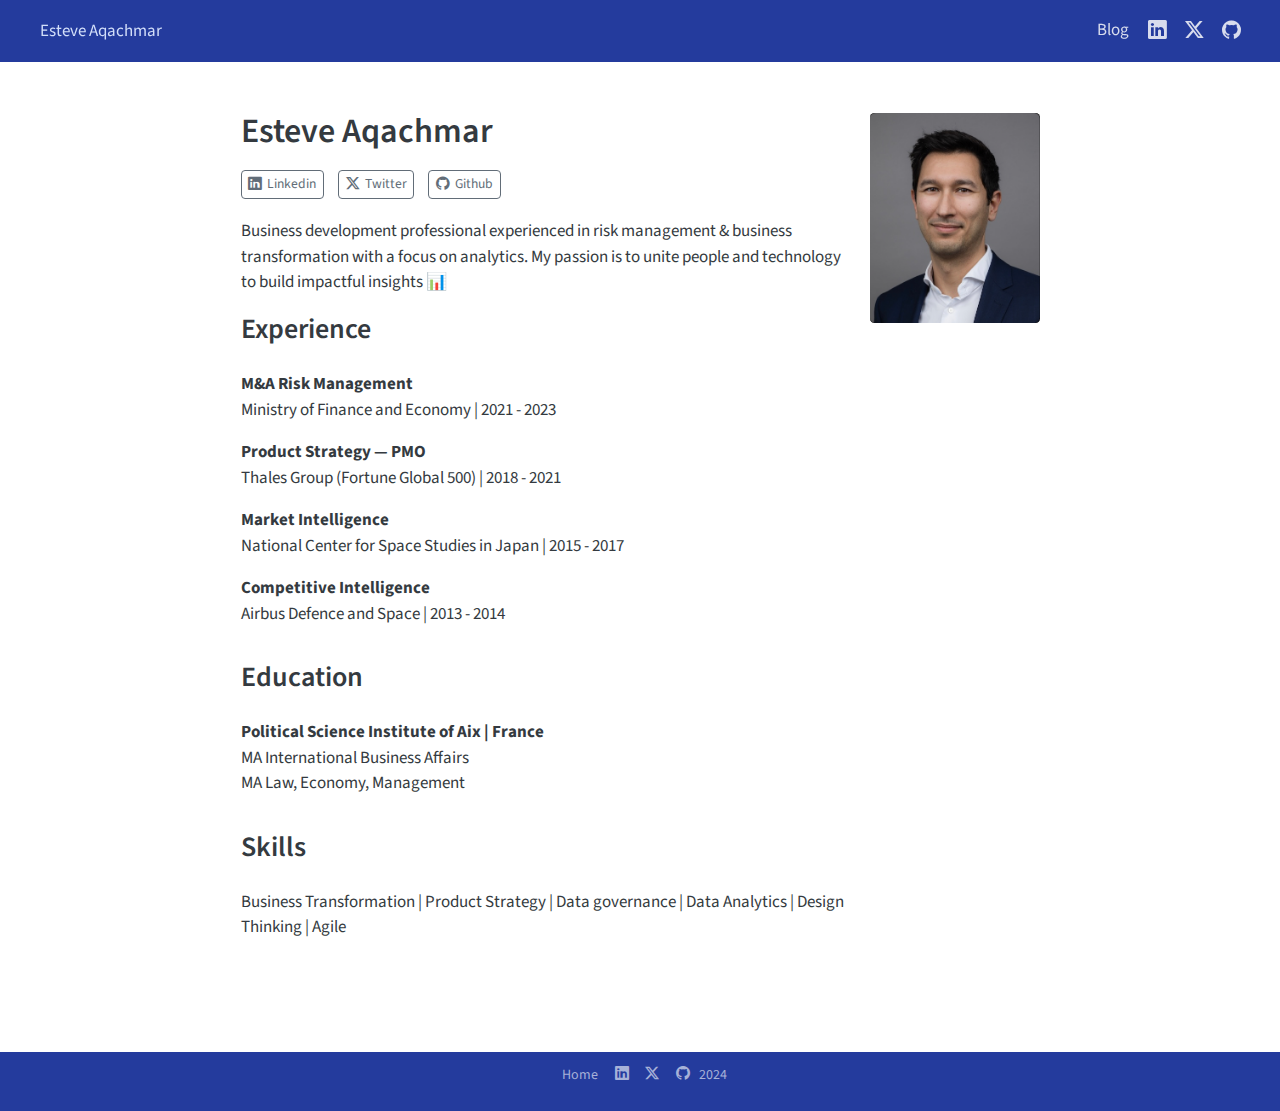
==== commit cf18a2e8: "homepage and header edits" ====
--- a/docs/index.html
+++ b/docs/index.html
@@ -69,11 +69,6 @@
   <header id="quarto-header" class="headroom fixed-top">
     <nav class="navbar navbar-expand-lg " data-bs-theme="dark">
       <div class="navbar-container container-fluid">
-      <div class="navbar-brand-container mx-auto">
-    <a class="navbar-brand" href="./index.html">
-    <span class="navbar-title">Esteve Aqachmar</span>
-    </a>
-  </div>
           <button class="navbar-toggler" type="button" data-bs-toggle="collapse" data-bs-target="#navbarCollapse" aria-controls="navbarCollapse" aria-expanded="false" aria-label="Toggle navigation" onclick="if (window.quartoToggleHeadroom) { window.quartoToggleHeadroom(); }">
   <span class="navbar-toggler-icon"></span>
 </button>
@@ -144,7 +139,7 @@
 <p>Business development professional experienced in risk management &amp; business transformation with a focus on analytics. My passion is to unite people and technology to build impactful insights 📊</p>
 <section id="experience" class="level2">
 <h2 data-anchor-id="experience">Experience</h2>
-<p><strong>Business Operations — M&amp;A Risk</strong><br>
+<p><strong>M&amp;A Risk Management</strong><br>
 Ministry of Finance and Economy | 2021 - 2023</p>
 <p><strong>Product Strategy — PMO</strong><br>
 Thales Group (Fortune Global 500) | 2018 - 2021</p>
